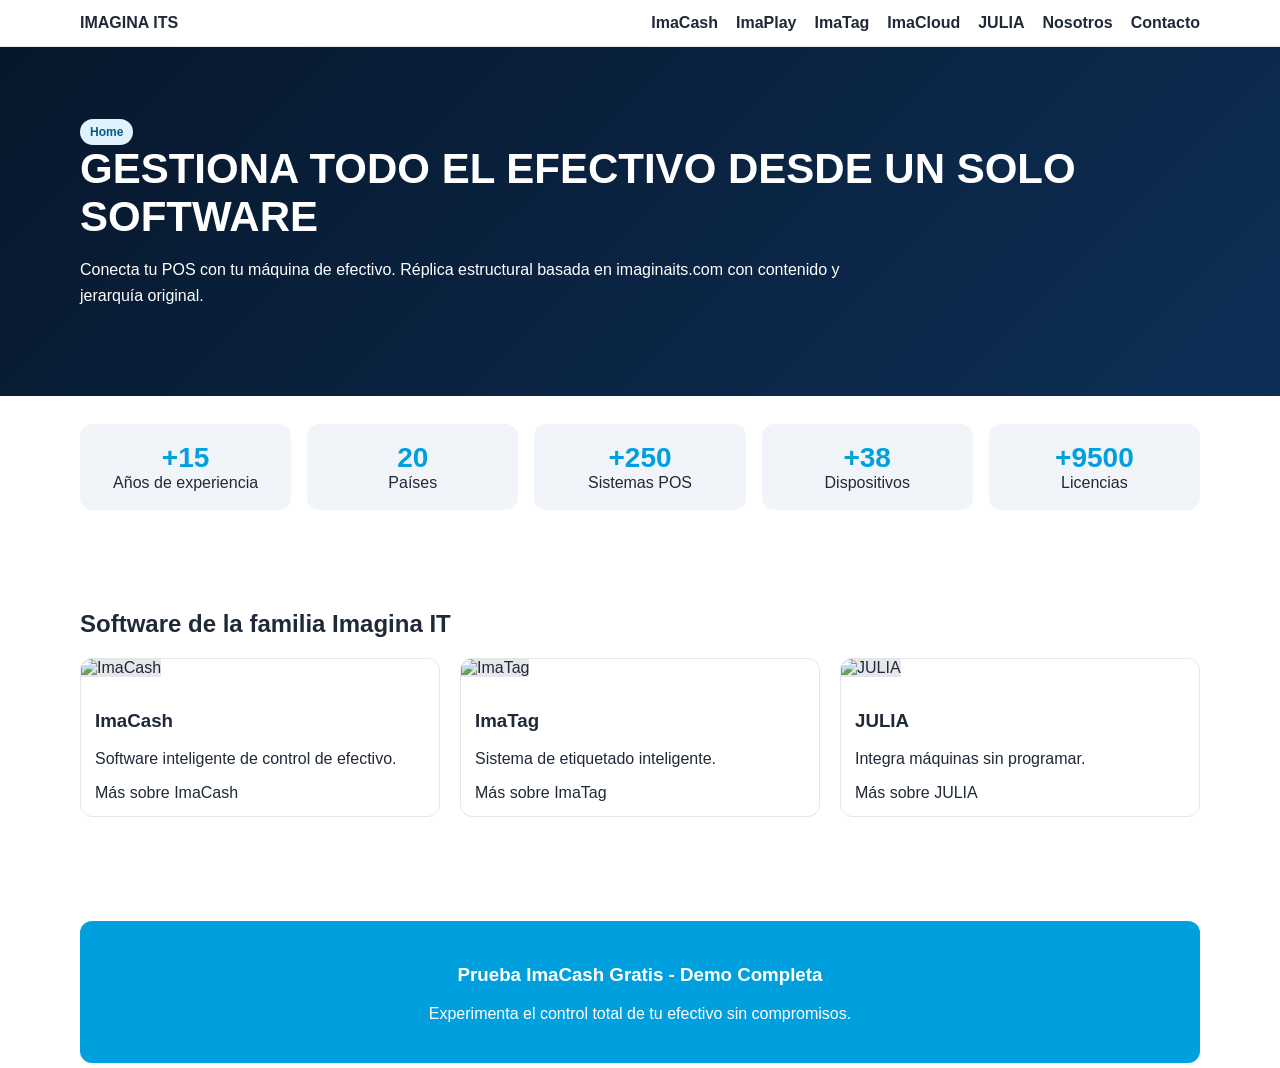
==== index.html @ 1597e766 "Fix GitHub Pages 404 by adding root index redirect" ====
<!doctype html>
<html lang="es">
<head>
  <meta charset="utf-8" />
  <meta name="viewport" content="width=device-width, initial-scale=1" />
  <title>ImaginaITS Clone</title>
  <meta http-equiv="refresh" content="0; url=project/pages/index.html" />
  <style>
    body{font-family:Arial,sans-serif;display:grid;place-items:center;min-height:100vh;margin:0;background:#f8fafc;color:#0f172a}
    .box{max-width:680px;padding:24px;border:1px solid #e2e8f0;border-radius:12px;background:#fff}
    a{color:#0369a1}
  </style>
</head>
<body>
  <main class="box">
    <h1>Redirigiendo a ImaginaITS Clone…</h1>
    <p>Si no redirige automáticamente, abre <a href="project/pages/index.html">project/pages/index.html</a>.</p>
  </main>
</body>
</html>
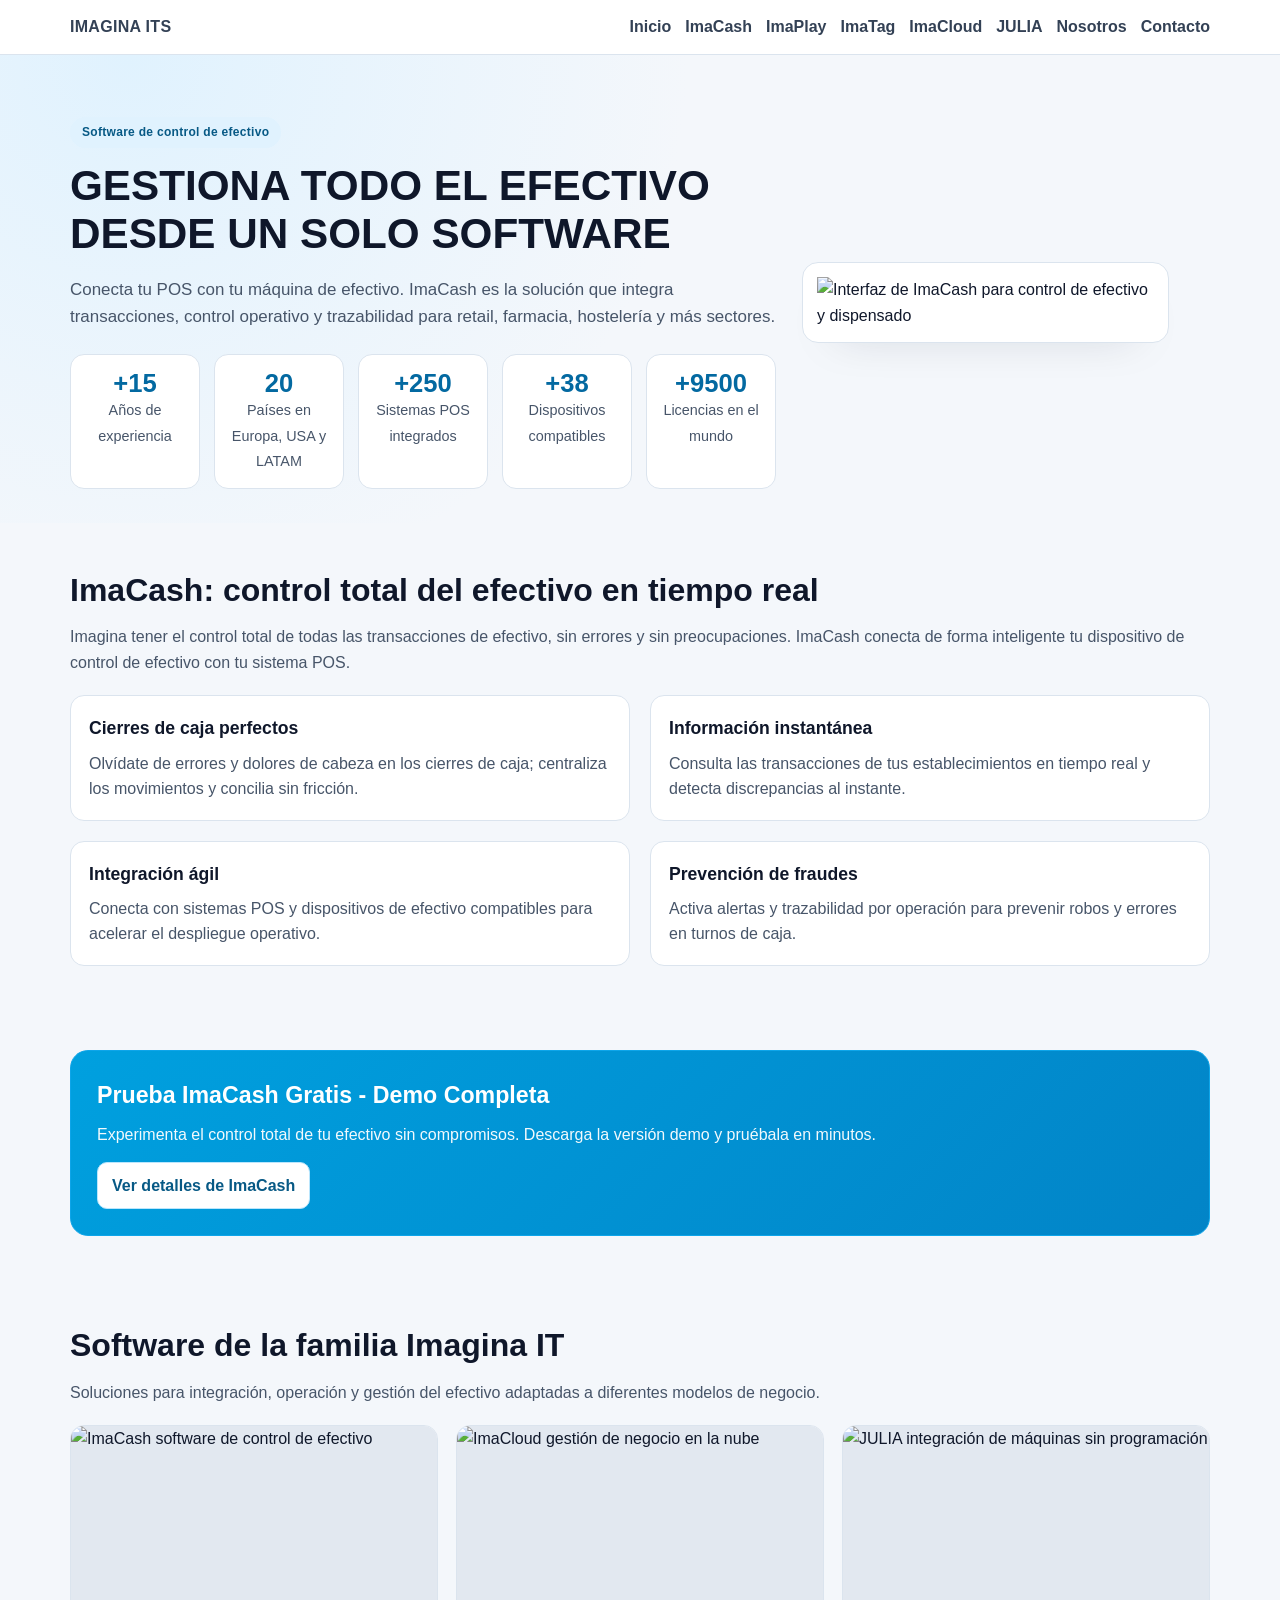
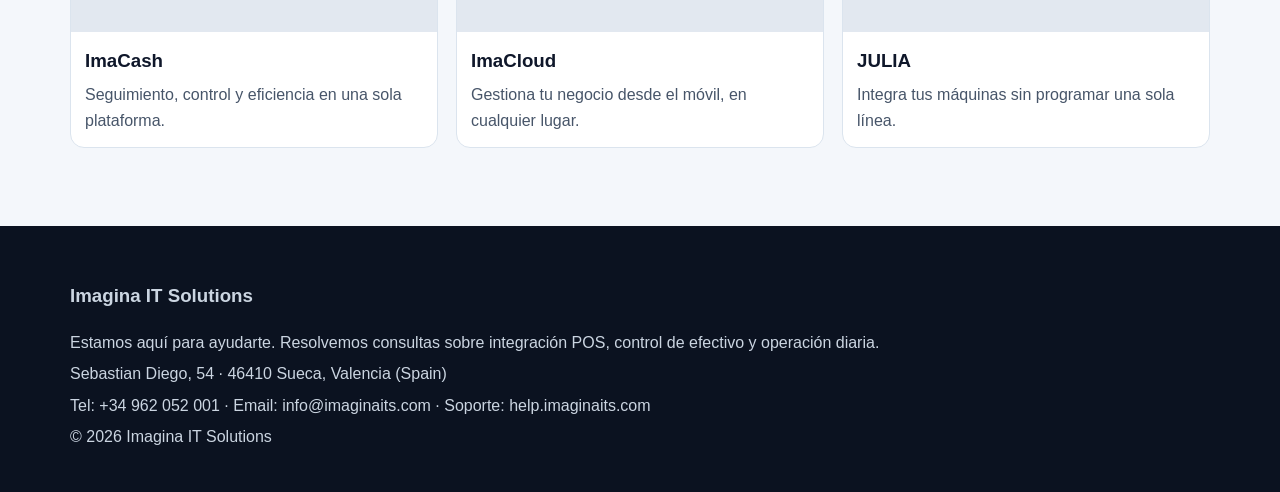
==== commit 91b326ea: "Redesign pages with richer SEO content and original image mapping" ====
--- a/index.html
+++ b/index.html
@@ -4,17 +4,28 @@
   <meta charset="utf-8" />
   <meta name="viewport" content="width=device-width, initial-scale=1" />
   <title>ImaginaITS Clone</title>
-  <meta http-equiv="refresh" content="0; url=project/pages/index.html" />
   <style>
     body{font-family:Arial,sans-serif;display:grid;place-items:center;min-height:100vh;margin:0;background:#f8fafc;color:#0f172a}
-    .box{max-width:680px;padding:24px;border:1px solid #e2e8f0;border-radius:12px;background:#fff}
+    .box{max-width:760px;padding:24px;border:1px solid #e2e8f0;border-radius:12px;background:#fff}
     a{color:#0369a1}
+    code{background:#e2e8f0;padding:2px 6px;border-radius:6px}
   </style>
 </head>
 <body>
   <main class="box">
-    <h1>Redirigiendo a ImaginaITS Clone…</h1>
-    <p>Si no redirige automáticamente, abre <a href="project/pages/index.html">project/pages/index.html</a>.</p>
+    <h1>Cargando ImaginaITS Clone…</h1>
+    <p id="msg">Redirigiendo al sitio estático.</p>
+    <p>Si no redirige automáticamente, abre: <a id="manual" href="project/pages/index.html">project/pages/index.html</a></p>
   </main>
+  <script>
+    (function () {
+      const p = window.location.pathname;
+      const repoBase = p.startsWith('/if') ? '/if' : '';
+      const target = repoBase + '/project/pages/index.html';
+      document.getElementById('manual').setAttribute('href', target);
+      document.getElementById('msg').innerHTML = 'Destino detectado: <code>' + target + '</code>';
+      window.location.replace(target);
+    })();
+  </script>
 </body>
 </html>
